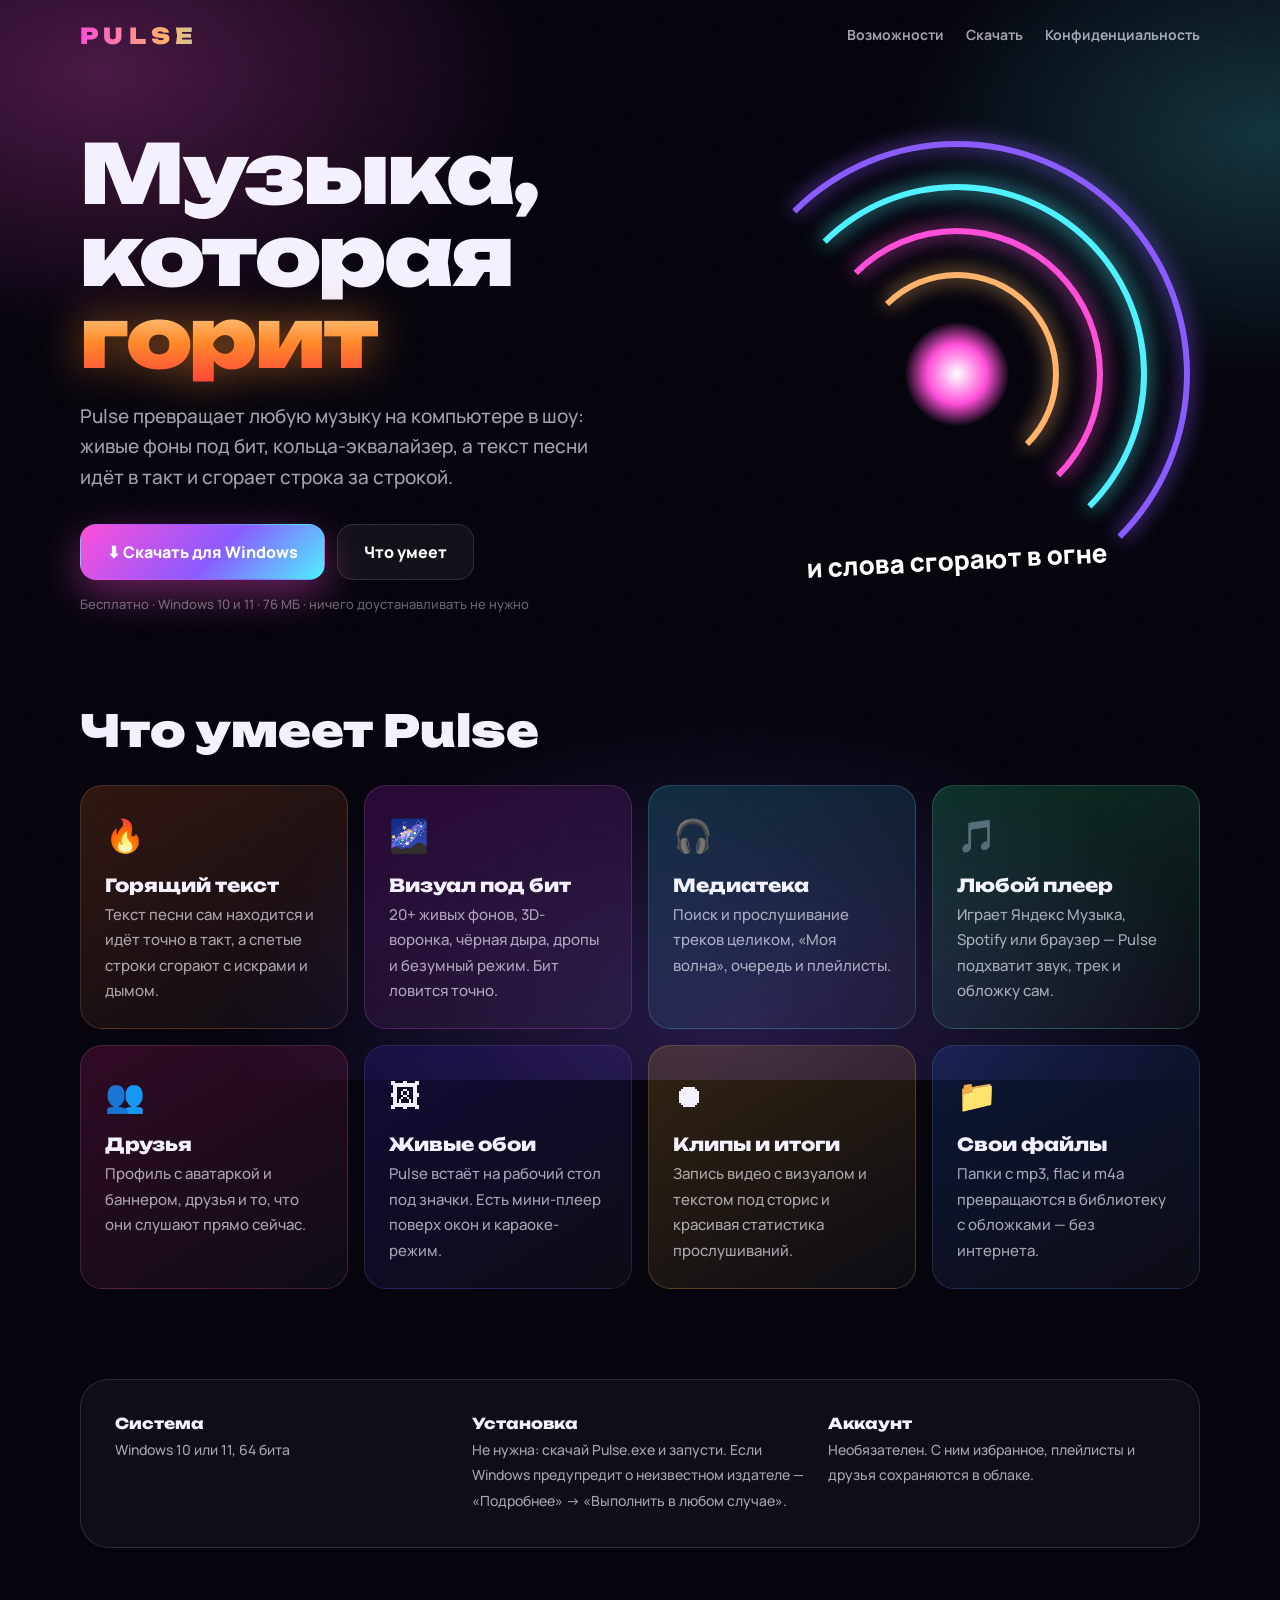
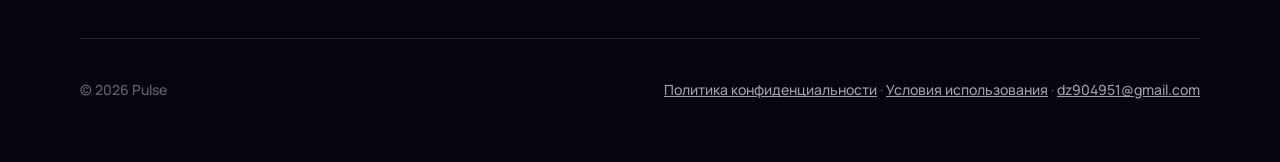
==== index.html @ 3e2150fc "Pulse website, privacy policy, terms and download Co-Authored-By: Claude Opus 5.5 <noreply@anthropic" ====
<!doctype html>
<html lang="ru">
<head>
<meta charset="utf-8">
<meta name="viewport" content="width=device-width, initial-scale=1">
<title>Pulse — музыка, которая горит</title>
<meta name="description" content="Pulse — музыкальный визуализатор для Windows: живые фоны под бит, горящий текст песен, медиатека, плейлисты и друзья.">
<link rel="icon" href="icon.png">
<link rel="preconnect" href="https://fonts.googleapis.com">
<link rel="stylesheet" href="https://fonts.googleapis.com/css2?family=Unbounded:wght@500;800;900&family=Manrope:wght@500;700;800&display=swap">
<style>
:root { --bg: #06050d; --ink: #f4f1ff; --dim: rgba(244,241,255,.66); --faint: rgba(244,241,255,.4); --line: rgba(244,241,255,.12); --a: #ff4fd8; --b: #4ff0ff; --c: #8a5bff; --fire: #ff8a2a; }
* { box-sizing: border-box; }
html { background: var(--bg); scroll-behavior: smooth; }
body { margin: 0; color: var(--ink); font: 500 16px/1.6 Manrope, "Segoe UI", system-ui, sans-serif; overflow-x: hidden; }
a { color: var(--b); }
.wrap { width: min(1120px, calc(100% - 32px)); margin: 0 auto; }
/* фон: переливающееся сияние и кольца */
.sky { position: fixed; inset: -20%; z-index: -2; background:
  radial-gradient(35% 30% at 20% 20%, rgba(255,79,216,.28), transparent 70%),
  radial-gradient(30% 28% at 85% 25%, rgba(79,240,255,.2), transparent 70%),
  radial-gradient(40% 35% at 55% 95%, rgba(138,91,255,.25), transparent 70%); animation: sky 24s ease-in-out infinite alternate; }
@keyframes sky { to { transform: translate(3%, -3%) rotate(6deg) scale(1.08); } }
.grain { position: fixed; inset: 0; z-index: -1; pointer-events: none; opacity: .06; background-image: url("data:image/svg+xml,%3Csvg xmlns='http://www.w3.org/2000/svg' width='120' height='120'%3E%3Cfilter id='n'%3E%3CfeTurbulence baseFrequency='.9'/%3E%3C/filter%3E%3Crect width='120' height='120' filter='url(%23n)'/%3E%3C/svg%3E"); }
nav { display: flex; align-items: center; justify-content: space-between; padding: 22px 0; }
.logo { font: 900 22px Unbounded, sans-serif; letter-spacing: .24em; background: linear-gradient(90deg, var(--a), #ffb36b, var(--b), var(--c), var(--a)); background-size: 300% 100%; -webkit-background-clip: text; background-clip: text; color: transparent; animation: sheen 7s linear infinite; text-decoration: none; }
@keyframes sheen { to { background-position: 300% 0; } }
nav .links { display: flex; gap: 22px; }
nav .links a { color: var(--dim); text-decoration: none; font-weight: 700; font-size: 14px; }
nav .links a:hover { color: var(--ink); }
/* главный экран */
.hero { display: grid; grid-template-columns: minmax(0, 1.1fr) minmax(0, .9fr); gap: 40px; align-items: center; padding: 60px 0 90px; }
.hero h1 { margin: 0; font: 900 clamp(42px, 6.4vw, 84px)/1 Unbounded, sans-serif; letter-spacing: -.03em; }
.hero h1 .burn { background: linear-gradient(180deg, #fff6c8, var(--fire) 55%, #ff3d3d); -webkit-background-clip: text; background-clip: text; color: transparent; filter: drop-shadow(0 0 22px rgba(255,138,42,.55)); animation: flick 1.6s ease-in-out infinite alternate; }
@keyframes flick { 50% { filter: drop-shadow(0 0 34px rgba(255,138,42,.85)); } }
.hero p { color: var(--dim); font-size: 19px; max-width: 46ch; margin: 22px 0 32px; }
.cta { display: flex; gap: 12px; flex-wrap: wrap; align-items: center; }
.btn { display: inline-flex; align-items: center; gap: 10px; padding: 16px 26px; border-radius: 16px; font: 800 16px Manrope, sans-serif; text-decoration: none; color: #fff; border: 1px solid var(--line); background: rgba(255,255,255,.05); transition: transform .2s, box-shadow .2s; }
.btn:hover { transform: translateY(-2px); }
.btn.main { background: linear-gradient(135deg, var(--a), var(--c) 55%, var(--b)); border-color: transparent; box-shadow: 0 14px 40px rgba(255,79,216,.4); }
.btn.main:hover { box-shadow: 0 18px 50px rgba(255,79,216,.6); }
.note { color: var(--faint); font-size: 13px; margin-top: 14px; }
/* визуал: кольца и горящая строка */
.vis { position: relative; aspect-ratio: 1; display: grid; place-items: center; }
.ring { position: absolute; border-radius: 50%; border: 6px solid transparent; border-top-color: var(--c1); border-right-color: var(--c1); filter: drop-shadow(0 0 10px var(--c1)); animation: spin var(--t) linear infinite; }
@keyframes spin { to { transform: rotate(360deg); } }
.core { width: 22%; aspect-ratio: 1; border-radius: 50%; background: radial-gradient(circle, #fff, var(--a) 40%, transparent 70%); animation: beat .47s ease-in-out infinite alternate; }
@keyframes beat { to { transform: scale(1.25); } }
.line { position: absolute; bottom: 8%; left: 50%; transform: translateX(-50%) rotate(-3deg); font: 800 clamp(18px, 2.2vw, 26px) Manrope, sans-serif; white-space: nowrap;
  background: linear-gradient(90deg, #fff 0 40%, #ffd27a 48%, var(--fire) 54%, transparent 62%); background-size: 260% 100%; -webkit-background-clip: text; background-clip: text; color: transparent; animation: burnline 3.2s linear infinite; }
@keyframes burnline { 0% { background-position: 0 0; } 100% { background-position: -160% 0; } }
/* возможности */
section h2 { font: 900 clamp(28px, 3.6vw, 44px)/1.1 Unbounded, sans-serif; margin: 0 0 30px; }
.grid { display: grid; grid-template-columns: repeat(auto-fill, minmax(250px, 1fr)); gap: 16px; }
.card { padding: 24px; border-radius: 22px; background: linear-gradient(150deg, hsla(var(--h),90%,55%,.18), rgba(255,255,255,.03)); border: 1px solid hsla(var(--h),90%,70%,.2); transition: transform .3s cubic-bezier(.2,1.4,.4,1); }
.card:hover { transform: translateY(-6px); }
.card i { font-style: normal; font-size: 32px; }
.card b { display: block; font: 800 18px Unbounded, sans-serif; margin: 12px 0 6px; }
.card span { color: var(--dim); font-size: 15px; }
.req { margin: 90px 0; padding: 34px; border-radius: 28px; background: rgba(255,255,255,.04); border: 1px solid var(--line); display: grid; grid-template-columns: repeat(auto-fit, minmax(220px, 1fr)); gap: 20px; }
.req b { display: block; font: 800 15px Unbounded, sans-serif; margin-bottom: 4px; }
.req span { color: var(--dim); font-size: 14px; }
footer { padding: 40px 0 60px; color: var(--faint); font-size: 14px; display: flex; gap: 20px; flex-wrap: wrap; justify-content: space-between; border-top: 1px solid var(--line); }
footer a { color: var(--dim); }
@media (max-width: 860px) { .hero { grid-template-columns: 1fr; } .vis { max-width: 380px; margin: 0 auto; } nav .links { display: none; } }
@media (prefers-reduced-motion: reduce) { *, *::before, *::after { animation: none !important; } }
</style>
</head>
<body>
<div class="sky"></div><div class="grain"></div>
<div class="wrap">
  <nav><a class="logo" href="./">PULSE</a><div class="links"><a href="#features">Возможности</a><a href="#download">Скачать</a><a href="privacy.html">Конфиденциальность</a></div></nav>

  <header class="hero">
    <div>
      <h1>Музыка,<br>которая <span class="burn">горит</span></h1>
      <p>Pulse превращает любую музыку на компьютере в шоу: живые фоны под бит, кольца-эквалайзер, а текст песни идёт в такт и сгорает строка за строкой.</p>
      <div class="cta" id="download">
        <a class="btn main" href="Pulse.exe" download>⬇ Скачать для Windows</a>
        <a class="btn" href="#features">Что умеет</a>
      </div>
      <div class="note">Бесплатно · Windows 10 и 11 · 76 МБ · ничего доустанавливать не нужно</div>
    </div>
    <div class="vis" aria-hidden="true">
      <div class="ring" style="width:96%;height:96%;--c1:#8a5bff;--t:9s"></div>
      <div class="ring" style="width:78%;height:78%;--c1:#4ff0ff;--t:6s;animation-direction:reverse"></div>
      <div class="ring" style="width:60%;height:60%;--c1:#ff4fd8;--t:4s"></div>
      <div class="ring" style="width:42%;height:42%;--c1:#ffb36b;--t:3s;animation-direction:reverse"></div>
      <div class="core"></div>
      <div class="line">и слова сгорают в огне</div>
    </div>
  </header>

  <section id="features">
    <h2>Что умеет Pulse</h2>
    <div class="grid">
      <div class="card" style="--h:20"><i>🔥</i><b>Горящий текст</b><span>Текст песни сам находится и идёт точно в такт, а спетые строки сгорают с искрами и дымом.</span></div>
      <div class="card" style="--h:290"><i>🌌</i><b>Визуал под бит</b><span>20+ живых фонов, 3D-воронка, чёрная дыра, дропы и безумный режим. Бит ловится точно.</span></div>
      <div class="card" style="--h:190"><i>🎧</i><b>Медиатека</b><span>Поиск и прослушивание треков целиком, «Моя волна», очередь и плейлисты.</span></div>
      <div class="card" style="--h:150"><i>🎵</i><b>Любой плеер</b><span>Играет Яндекс Музыка, Spotify или браузер — Pulse подхватит звук, трек и обложку сам.</span></div>
      <div class="card" style="--h:330"><i>👥</i><b>Друзья</b><span>Профиль с аватаркой и баннером, друзья и то, что они слушают прямо сейчас.</span></div>
      <div class="card" style="--h:250"><i>🖼</i><b>Живые обои</b><span>Pulse встаёт на рабочий стол под значки. Есть мини-плеер поверх окон и караоке-режим.</span></div>
      <div class="card" style="--h:40"><i>⏺</i><b>Клипы и итоги</b><span>Запись видео с визуалом и текстом под сторис и красивая статистика прослушиваний.</span></div>
      <div class="card" style="--h:220"><i>📁</i><b>Свои файлы</b><span>Папки с mp3, flac и m4a превращаются в библиотеку с обложками — без интернета.</span></div>
    </div>
  </section>

  <div class="req">
    <div><b>Система</b><span>Windows 10 или 11, 64 бита</span></div>
    <div><b>Установка</b><span>Не нужна: скачай Pulse.exe и запусти. Если Windows предупредит о неизвестном издателе — «Подробнее» → «Выполнить в любом случае».</span></div>
    <div><b>Аккаунт</b><span>Необязателен. С ним избранное, плейлисты и друзья сохраняются в облаке.</span></div>
  </div>

  <footer>
    <span>© 2026 Pulse</span>
    <span><a href="privacy.html">Политика конфиденциальности</a> · <a href="terms.html">Условия использования</a> · <a href="mailto:dz904951@gmail.com">dz904951@gmail.com</a></span>
  </footer>
</div>
</body>
</html>
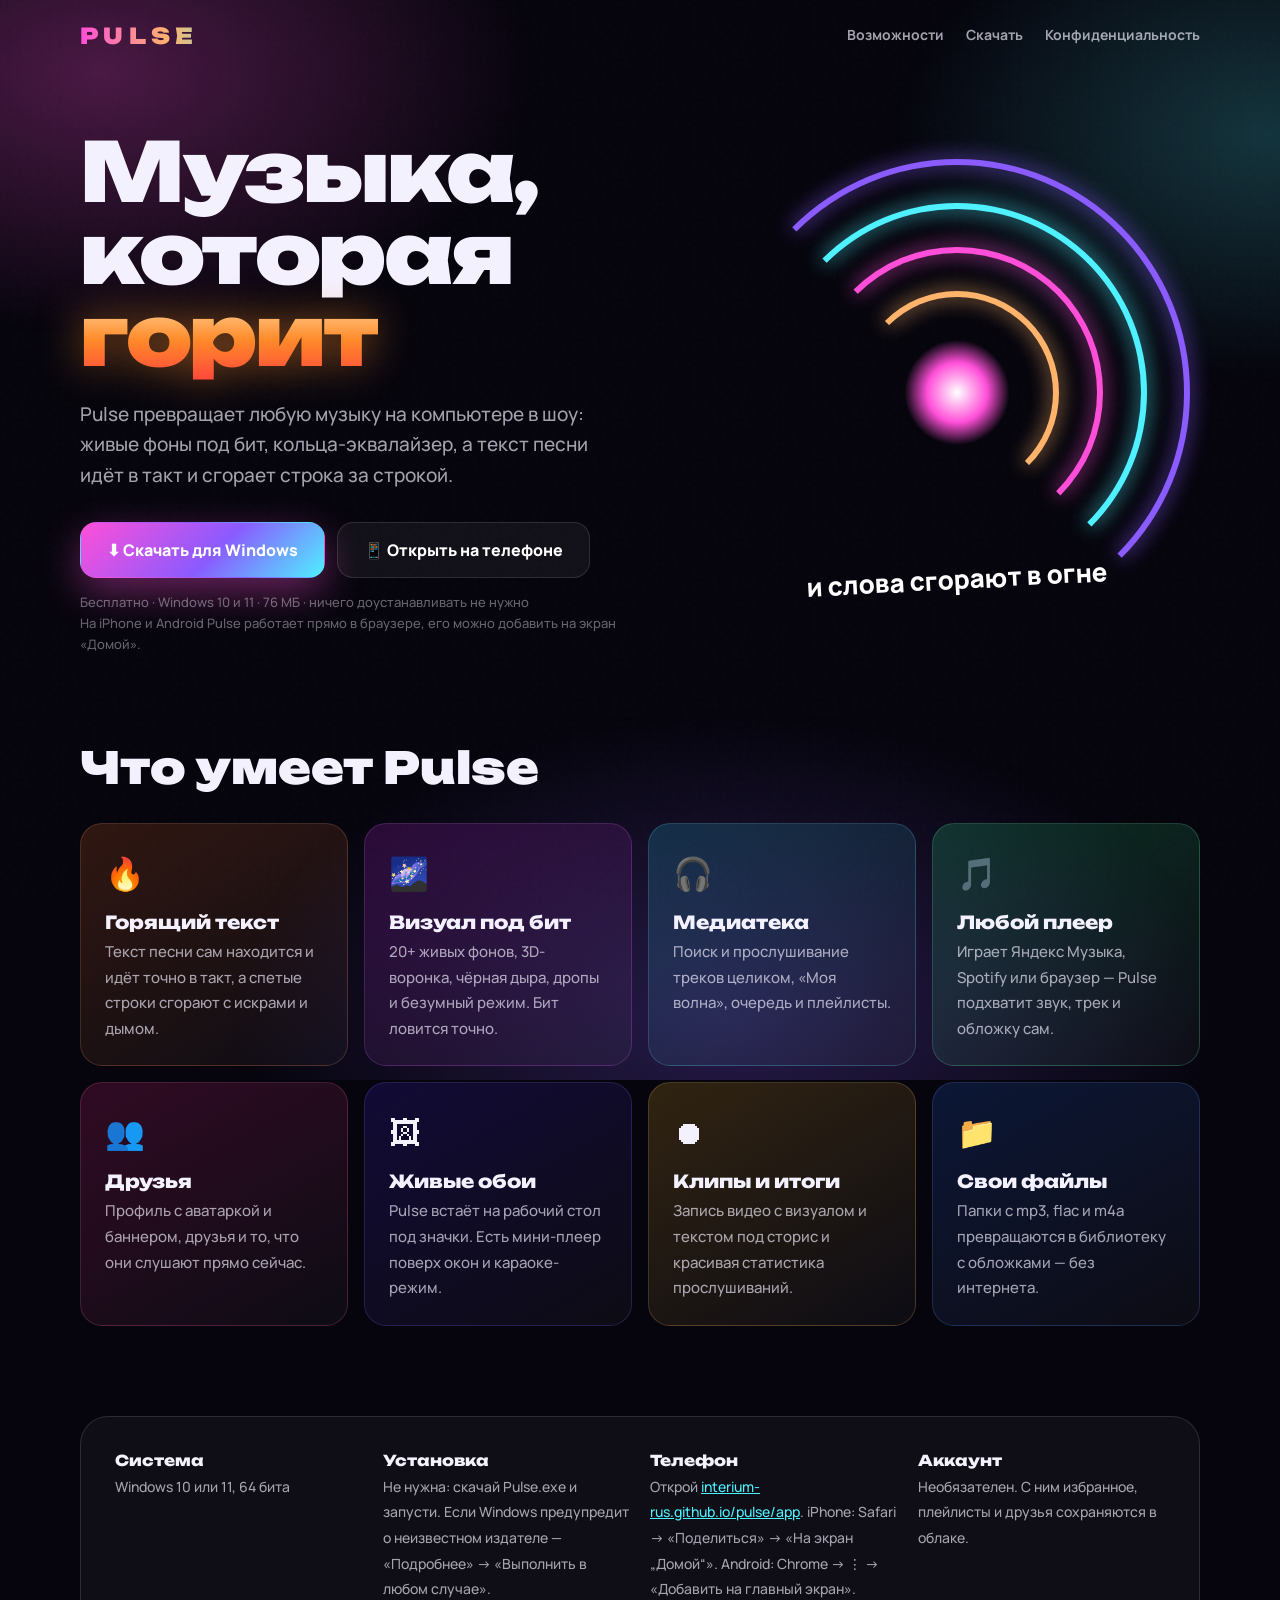
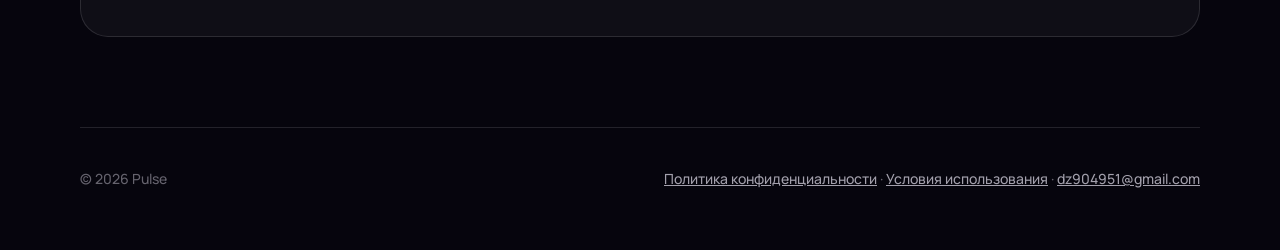
==== commit a9efcb6a: "Landing: link to the phone version, fix sw.js encoding Co-Authored-By: Claude Opus 5.5 <noreply@anth" ====
--- a/index.html
+++ b/index.html
@@ -77,9 +77,9 @@
       <p>Pulse превращает любую музыку на компьютере в шоу: живые фоны под бит, кольца-эквалайзер, а текст песни идёт в такт и сгорает строка за строкой.</p>
       <div class="cta" id="download">
         <a class="btn main" href="Pulse.exe" download>⬇ Скачать для Windows</a>
-        <a class="btn" href="#features">Что умеет</a>
+        <a class="btn" href="app/">📱 Открыть на телефоне</a>
       </div>
-      <div class="note">Бесплатно · Windows 10 и 11 · 76 МБ · ничего доустанавливать не нужно</div>
+      <div class="note">Бесплатно · Windows 10 и 11 · 76 МБ · ничего доустанавливать не нужно<br>На iPhone и Android Pulse работает прямо в браузере, его можно добавить на экран «Домой».</div>
     </div>
     <div class="vis" aria-hidden="true">
       <div class="ring" style="width:96%;height:96%;--c1:#8a5bff;--t:9s"></div>
@@ -108,6 +108,7 @@
   <div class="req">
     <div><b>Система</b><span>Windows 10 или 11, 64 бита</span></div>
     <div><b>Установка</b><span>Не нужна: скачай Pulse.exe и запусти. Если Windows предупредит о неизвестном издателе — «Подробнее» → «Выполнить в любом случае».</span></div>
+    <div><b>Телефон</b><span>Открой <a href="app/">interium-rus.github.io/pulse/app</a>. iPhone: Safari → «Поделиться» → «На экран „Домой“». Android: Chrome → ⋮ → «Добавить на главный экран».</span></div>
     <div><b>Аккаунт</b><span>Необязателен. С ним избранное, плейлисты и друзья сохраняются в облаке.</span></div>
   </div>
 
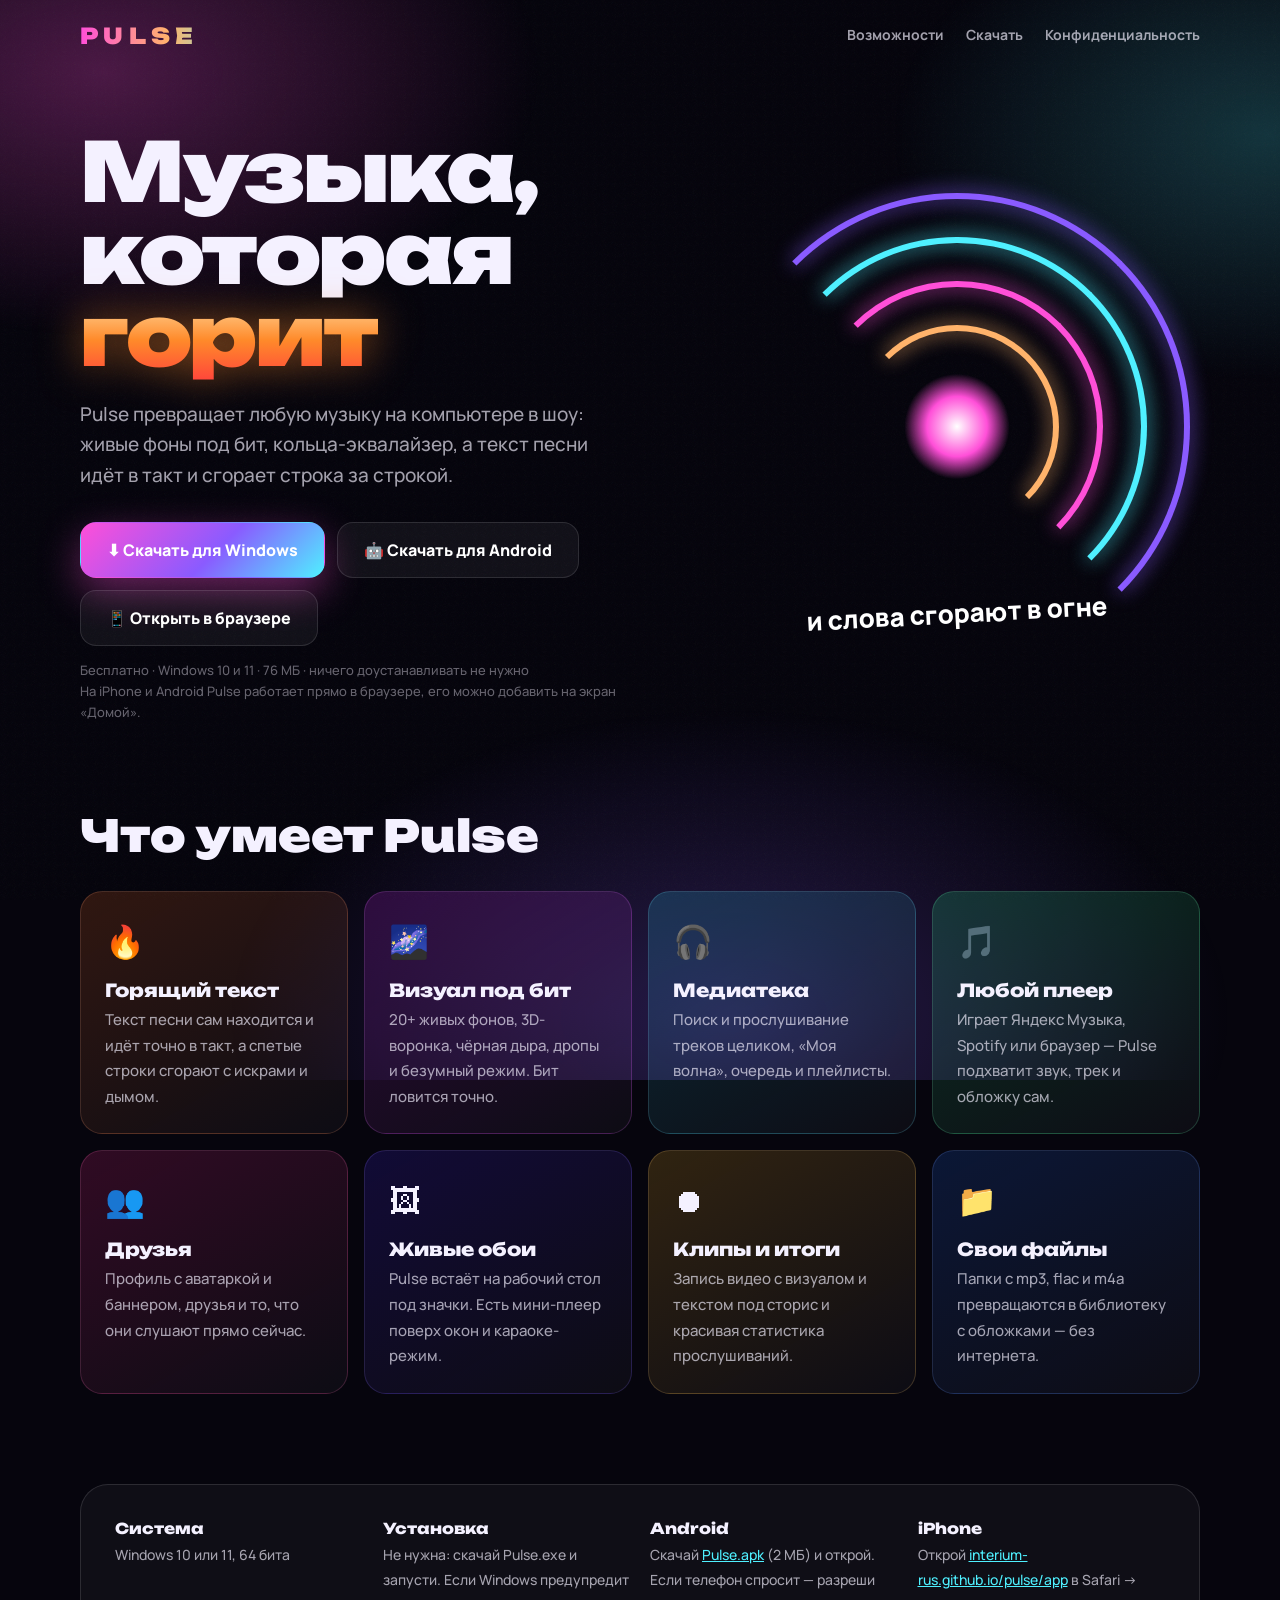
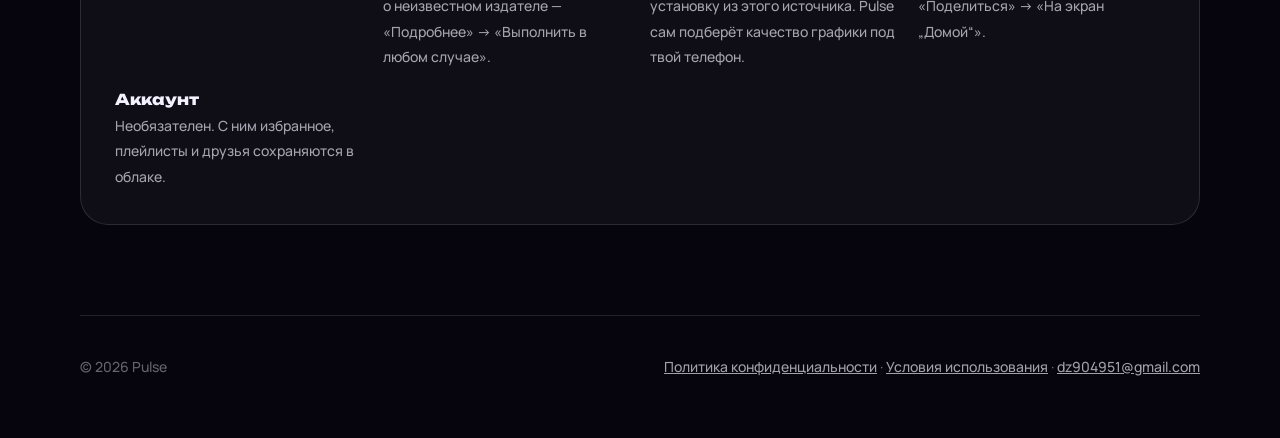
==== commit e54c361b: "Android APK download, site buttons, GPU name in quality hint Co-Authored-By: Claude Opus 5.5 <norepl" ====
--- a/index.html
+++ b/index.html
@@ -77,7 +77,8 @@
       <p>Pulse превращает любую музыку на компьютере в шоу: живые фоны под бит, кольца-эквалайзер, а текст песни идёт в такт и сгорает строка за строкой.</p>
       <div class="cta" id="download">
         <a class="btn main" href="Pulse.exe" download>⬇ Скачать для Windows</a>
-        <a class="btn" href="app/">📱 Открыть на телефоне</a>
+        <a class="btn" href="Pulse.apk" download>🤖 Скачать для Android</a>
+        <a class="btn" href="app/">📱 Открыть в браузере</a>
       </div>
       <div class="note">Бесплатно · Windows 10 и 11 · 76 МБ · ничего доустанавливать не нужно<br>На iPhone и Android Pulse работает прямо в браузере, его можно добавить на экран «Домой».</div>
     </div>
@@ -108,7 +109,8 @@
   <div class="req">
     <div><b>Система</b><span>Windows 10 или 11, 64 бита</span></div>
     <div><b>Установка</b><span>Не нужна: скачай Pulse.exe и запусти. Если Windows предупредит о неизвестном издателе — «Подробнее» → «Выполнить в любом случае».</span></div>
-    <div><b>Телефон</b><span>Открой <a href="app/">interium-rus.github.io/pulse/app</a>. iPhone: Safari → «Поделиться» → «На экран „Домой“». Android: Chrome → ⋮ → «Добавить на главный экран».</span></div>
+    <div><b>Android</b><span>Скачай <a href="Pulse.apk" download>Pulse.apk</a> (2 МБ) и открой. Если телефон спросит — разреши установку из этого источника. Pulse сам подберёт качество графики под твой телефон.</span></div>
+    <div><b>iPhone</b><span>Открой <a href="app/">interium-rus.github.io/pulse/app</a> в Safari → «Поделиться» → «На экран „Домой“».</span></div>
     <div><b>Аккаунт</b><span>Необязателен. С ним избранное, плейлисты и друзья сохраняются в облаке.</span></div>
   </div>
 
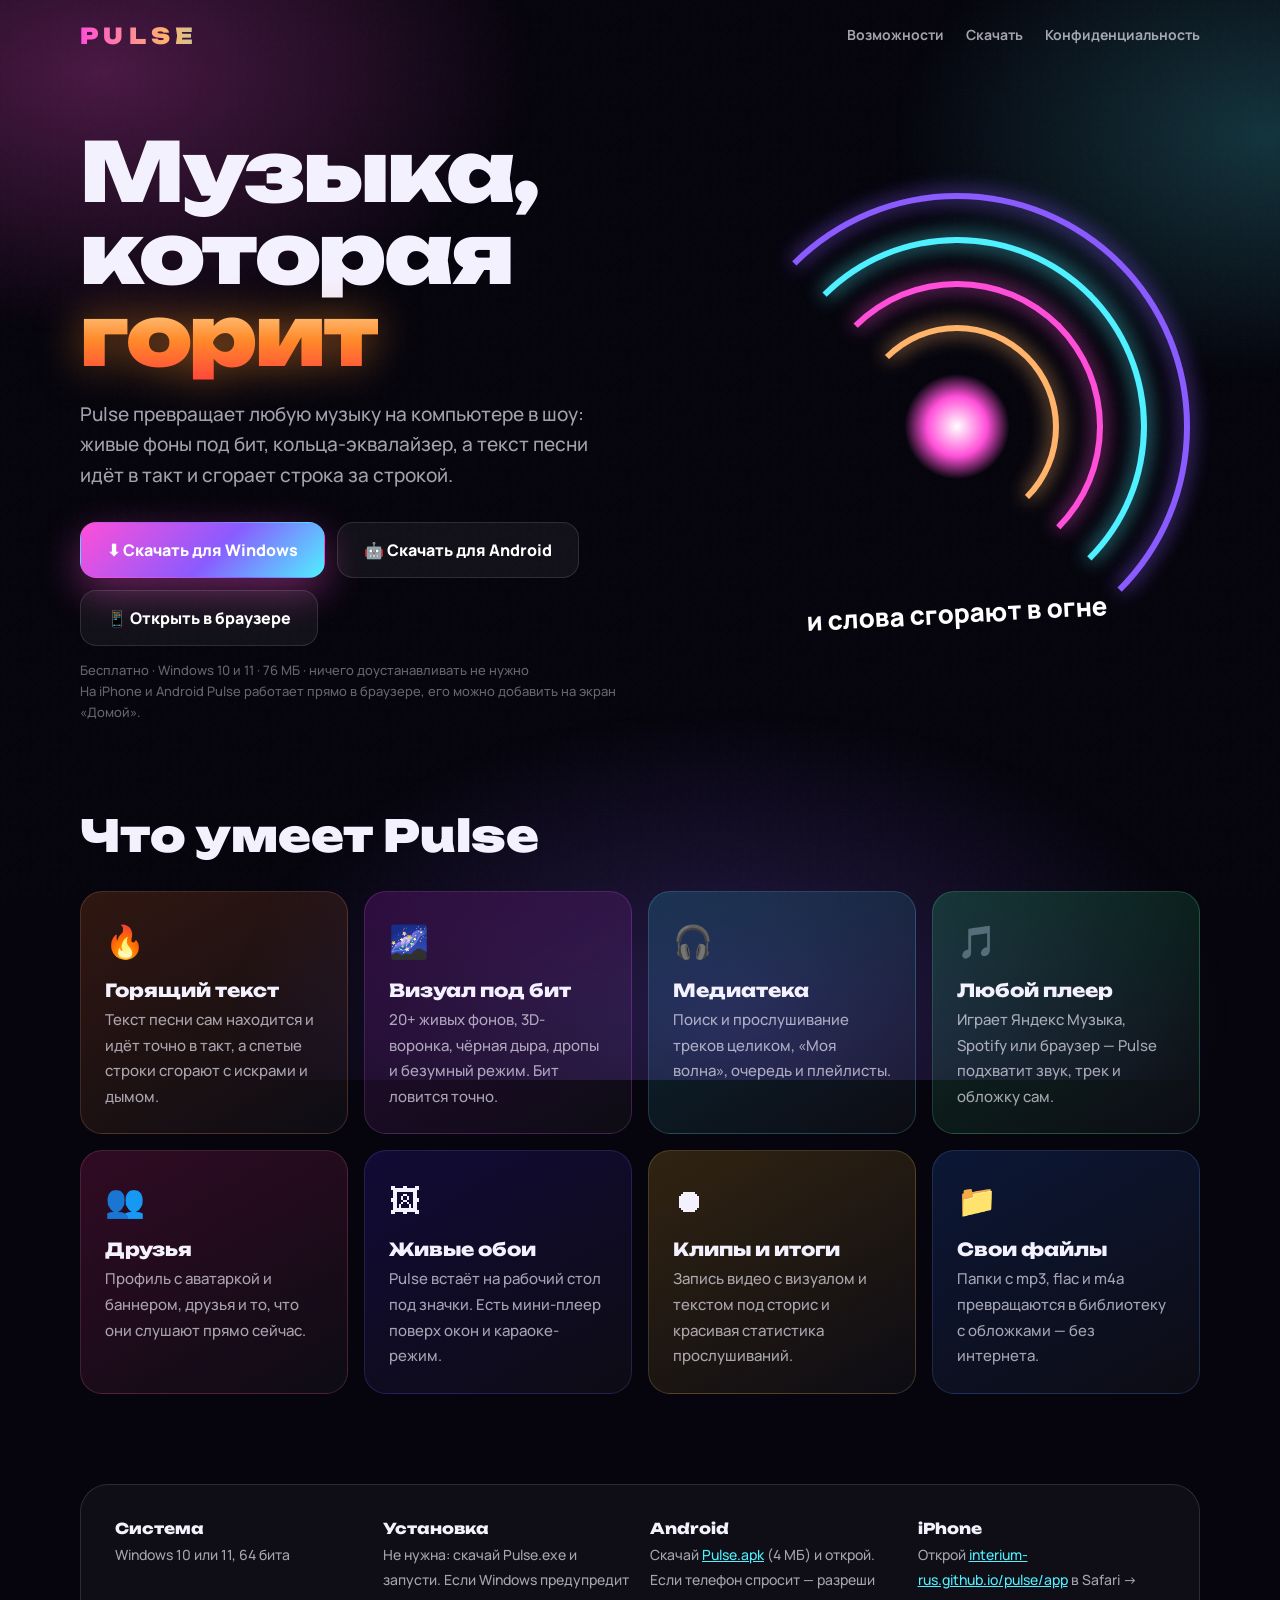
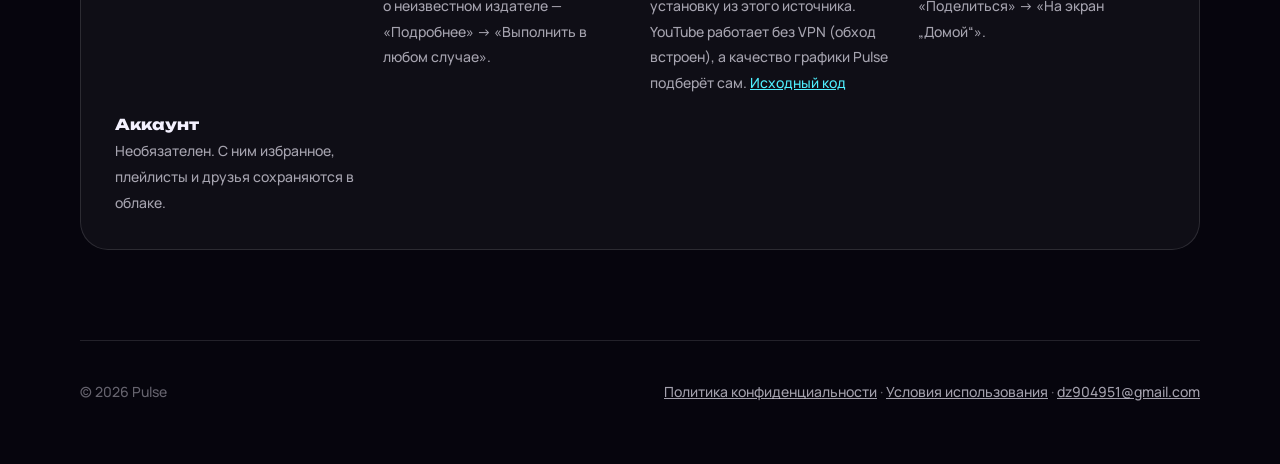
==== commit 0077bad0: "Pulse for Android 2.0.0: built-in YouTube boost (byedpi) Co-Authored-By: Claude Opus 5.5 <noreply@an" ====
--- a/index.html
+++ b/index.html
@@ -109,7 +109,7 @@
   <div class="req">
     <div><b>Система</b><span>Windows 10 или 11, 64 бита</span></div>
     <div><b>Установка</b><span>Не нужна: скачай Pulse.exe и запусти. Если Windows предупредит о неизвестном издателе — «Подробнее» → «Выполнить в любом случае».</span></div>
-    <div><b>Android</b><span>Скачай <a href="Pulse.apk" download>Pulse.apk</a> (2 МБ) и открой. Если телефон спросит — разреши установку из этого источника. Pulse сам подберёт качество графики под твой телефон.</span></div>
+    <div><b>Android</b><span>Скачай <a href="Pulse.apk" download>Pulse.apk</a> (4 МБ) и открой. Если телефон спросит — разреши установку из этого источника. YouTube работает без VPN (обход встроен), а качество графики Pulse подберёт сам. <a href="https://github.com/INTERIUM-rus/pulse-android">Исходный код</a></span></div>
     <div><b>iPhone</b><span>Открой <a href="app/">interium-rus.github.io/pulse/app</a> в Safari → «Поделиться» → «На экран „Домой“».</span></div>
     <div><b>Аккаунт</b><span>Необязателен. С ним избранное, плейлисты и друзья сохраняются в облаке.</span></div>
   </div>
